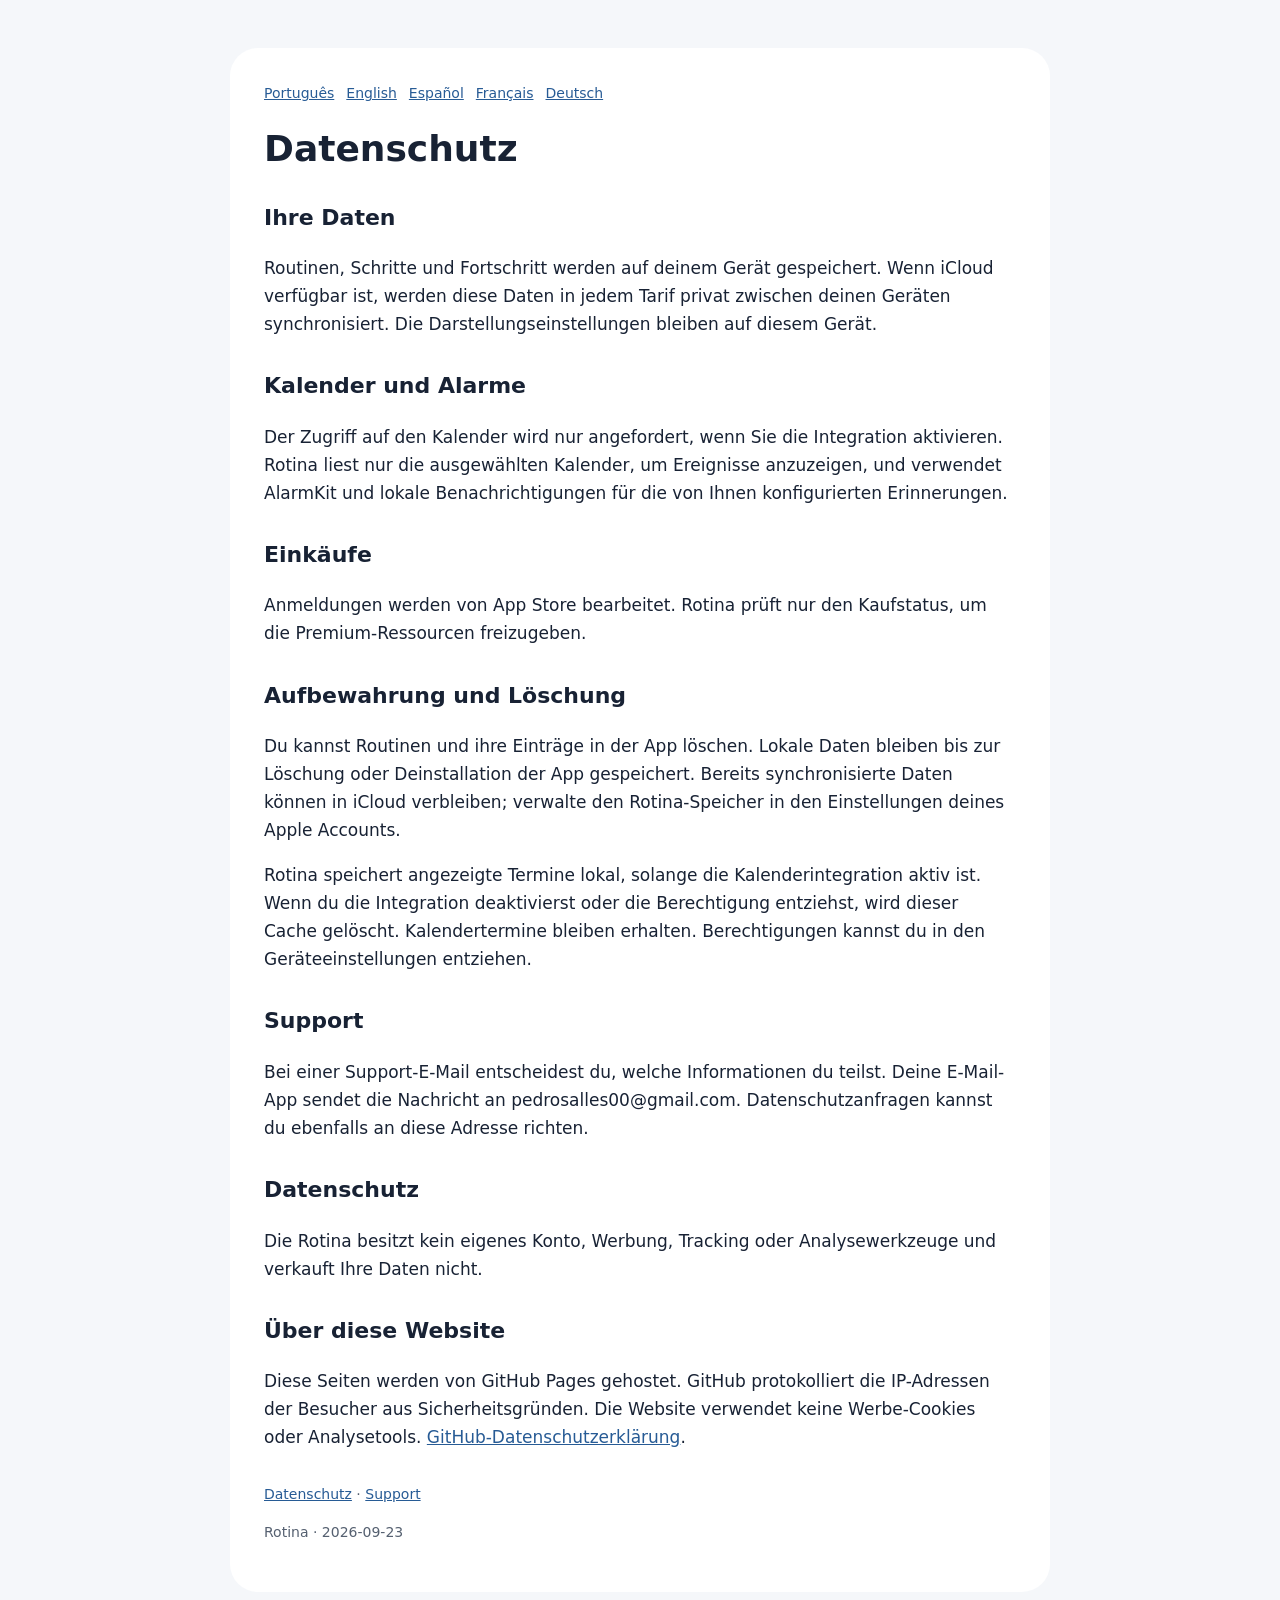
==== privacy-de.html @ a44b9b0a "Publish Rotina support and privacy pages" ====
<!doctype html><html lang="de"><head><meta charset="utf-8"><meta name="viewport" content="width=device-width,initial-scale=1"><title>Rotina · Datenschutz</title><link rel="stylesheet" href="style.css"></head><body><main><nav aria-label="Languages"><a lang="pt-BR" href="privacy-pt-BR.html">Português</a> <a lang="en" href="privacy-en.html">English</a> <a lang="es" href="privacy-es.html">Español</a> <a lang="fr" href="privacy-fr.html">Français</a> <a lang="de" href="privacy-de.html">Deutsch</a></nav><h1>Datenschutz</h1><section><h2>Ihre Daten</h2><p>Routinen, Schritte und Fortschritt werden auf deinem Gerät gespeichert. Wenn iCloud verfügbar ist, werden diese Daten in jedem Tarif privat zwischen deinen Geräten synchronisiert. Die Darstellungseinstellungen bleiben auf diesem Gerät.</p></section><section><h2>Kalender und Alarme</h2><p>Der Zugriff auf den Kalender wird nur angefordert, wenn Sie die Integration aktivieren. Rotina liest nur die ausgewählten Kalender, um Ereignisse anzuzeigen, und verwendet AlarmKit und lokale Benachrichtigungen für die von Ihnen konfigurierten Erinnerungen.</p></section><section><h2>Einkäufe</h2><p>Anmeldungen werden von App Store bearbeitet. Rotina prüft nur den Kaufstatus, um die Premium-Ressourcen freizugeben.</p></section><section><h2>Aufbewahrung und Löschung</h2><p>Du kannst Routinen und ihre Einträge in der App löschen. Lokale Daten bleiben bis zur Löschung oder Deinstallation der App gespeichert. Bereits synchronisierte Daten können in iCloud verbleiben; verwalte den Rotina-Speicher in den Einstellungen deines Apple Accounts.</p><p>Rotina speichert angezeigte Termine lokal, solange die Kalenderintegration aktiv ist. Wenn du die Integration deaktivierst oder die Berechtigung entziehst, wird dieser Cache gelöscht. Kalendertermine bleiben erhalten. Berechtigungen kannst du in den Geräteeinstellungen entziehen.</p></section><section><h2>Support</h2><p>Bei einer Support-E-Mail entscheidest du, welche Informationen du teilst. Deine E-Mail-App sendet die Nachricht an pedrosalles00@gmail.com. Datenschutzanfragen kannst du ebenfalls an diese Adresse richten.</p></section><section><h2>Datenschutz</h2><p>Die Rotina besitzt kein eigenes Konto, Werbung, Tracking oder Analysewerkzeuge und verkauft Ihre Daten nicht.</p></section><section><h2>Über diese Website</h2><p>Diese Seiten werden von GitHub Pages gehostet. GitHub protokolliert die IP-Adressen der Besucher aus Sicherheitsgründen. Die Website verwendet keine Werbe-Cookies oder Analysetools. <a href="https://docs.github.com/en/site-policy/privacy-policies/github-general-privacy-statement">GitHub-Datenschutzerklärung</a>.</p></section><footer><a href="privacy-de.html">Datenschutz</a> · <a href="support-de.html">Support</a><p>Rotina · 2026-09-23</p></footer></main></body></html>
---- style.css ----
*{box-sizing:border-box}body{margin:0;background:#f5f7fa;color:#182234;font:17px/1.65 system-ui,sans-serif}main{max-width:820px;margin:48px auto;padding:34px;background:#fff;border-radius:28px}nav{display:flex;flex-wrap:wrap;gap:12px;font-size:14px}a{color:#275b95}h1{font-size:36px;line-height:1.12}h2{font-size:22px;margin-top:30px}footer{margin-top:32px;color:#556070;font-size:14px}@media(max-width:600px){main{margin:12px;padding:24px}h1{font-size:30px}}@media(prefers-color-scheme:dark){body{background:#111722;color:#e9eef6}main{background:#1b2534}a{color:#9fcbff}footer{color:#b9c3d2}}
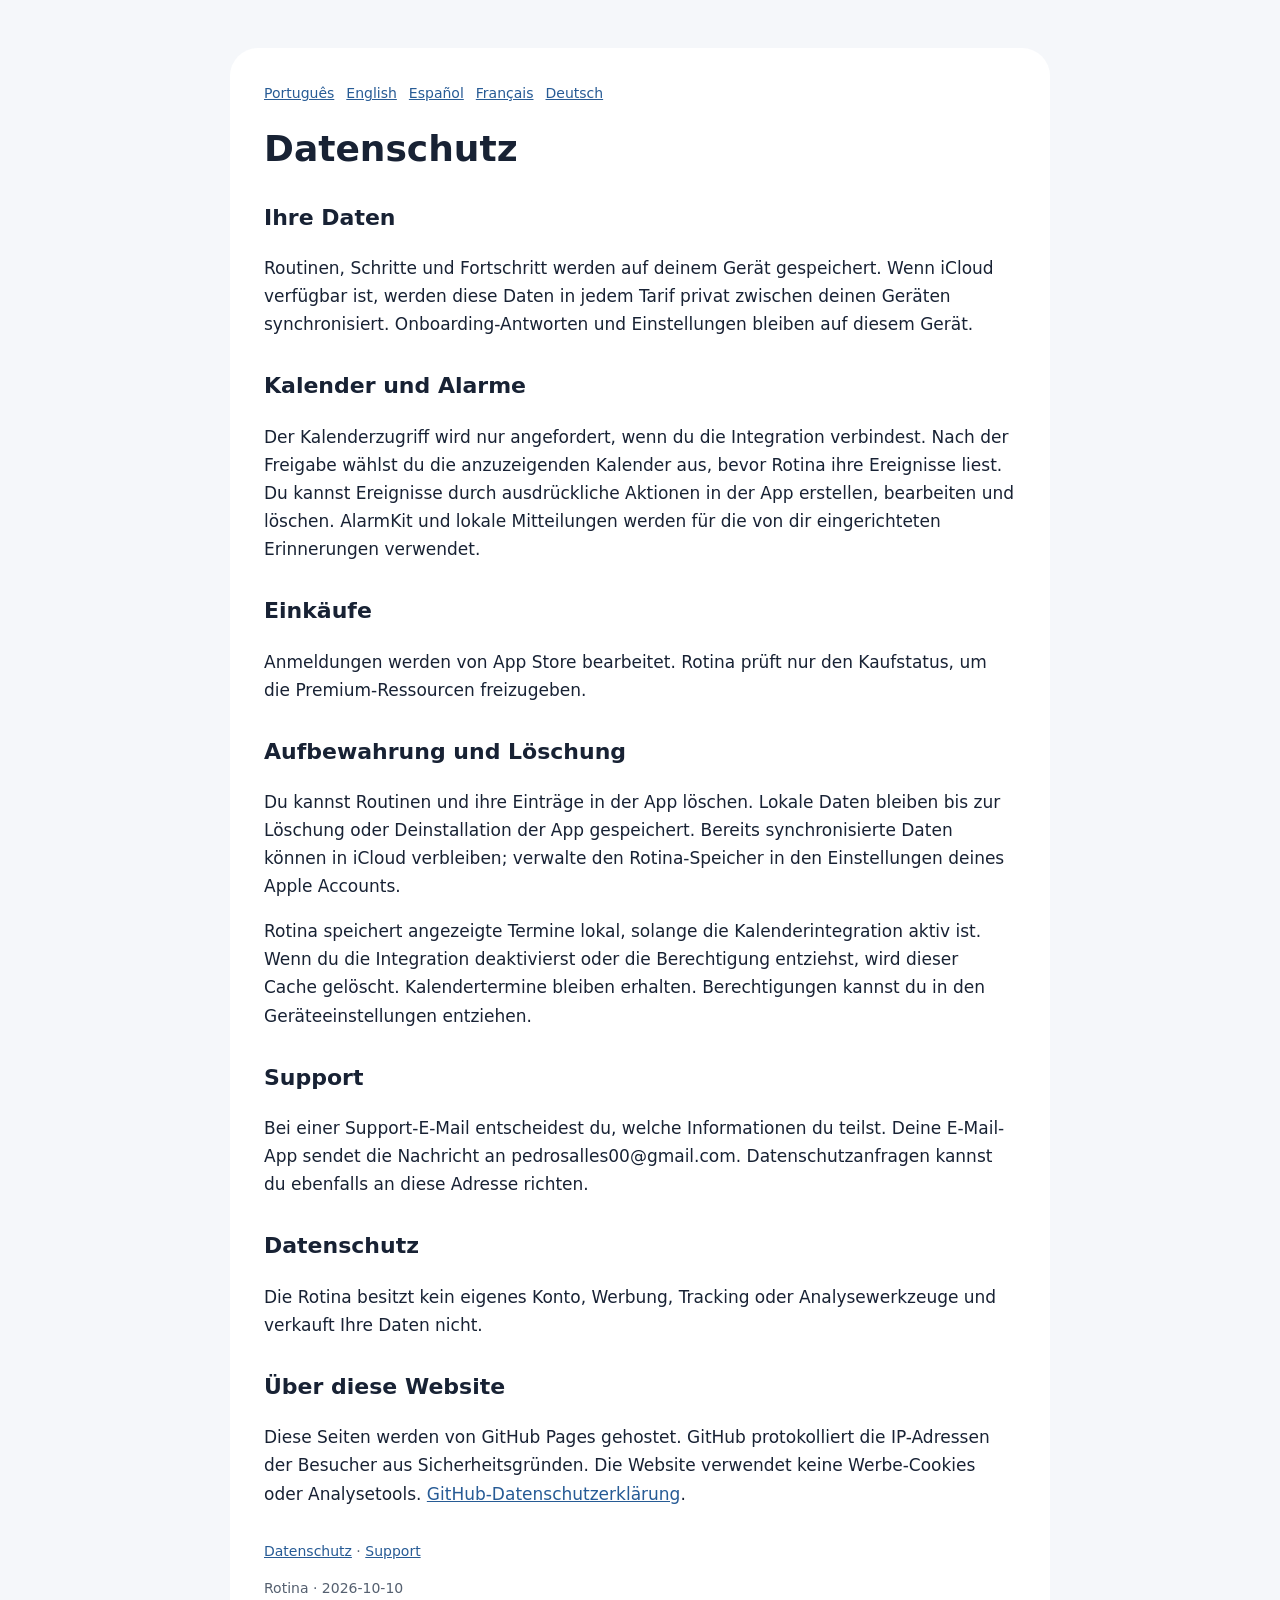
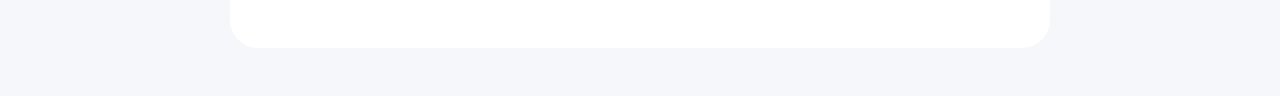
==== commit a89ee042: "Clarify calendar actions and local onboarding data in privacy policies" ====
--- a/privacy-de.html
+++ b/privacy-de.html
@@ -1 +1 @@
-<!doctype html><html lang="de"><head><meta charset="utf-8"><meta name="viewport" content="width=device-width,initial-scale=1"><title>Rotina · Datenschutz</title><link rel="stylesheet" href="style.css"></head><body><main><nav aria-label="Languages"><a lang="pt-BR" href="privacy-pt-BR.html">Português</a> <a lang="en" href="privacy-en.html">English</a> <a lang="es" href="privacy-es.html">Español</a> <a lang="fr" href="privacy-fr.html">Français</a> <a lang="de" href="privacy-de.html">Deutsch</a></nav><h1>Datenschutz</h1><section><h2>Ihre Daten</h2><p>Routinen, Schritte und Fortschritt werden auf deinem Gerät gespeichert. Wenn iCloud verfügbar ist, werden diese Daten in jedem Tarif privat zwischen deinen Geräten synchronisiert. Die Darstellungseinstellungen bleiben auf diesem Gerät.</p></section><section><h2>Kalender und Alarme</h2><p>Der Zugriff auf den Kalender wird nur angefordert, wenn Sie die Integration aktivieren. Rotina liest nur die ausgewählten Kalender, um Ereignisse anzuzeigen, und verwendet AlarmKit und lokale Benachrichtigungen für die von Ihnen konfigurierten Erinnerungen.</p></section><section><h2>Einkäufe</h2><p>Anmeldungen werden von App Store bearbeitet. Rotina prüft nur den Kaufstatus, um die Premium-Ressourcen freizugeben.</p></section><section><h2>Aufbewahrung und Löschung</h2><p>Du kannst Routinen und ihre Einträge in der App löschen. Lokale Daten bleiben bis zur Löschung oder Deinstallation der App gespeichert. Bereits synchronisierte Daten können in iCloud verbleiben; verwalte den Rotina-Speicher in den Einstellungen deines Apple Accounts.</p><p>Rotina speichert angezeigte Termine lokal, solange die Kalenderintegration aktiv ist. Wenn du die Integration deaktivierst oder die Berechtigung entziehst, wird dieser Cache gelöscht. Kalendertermine bleiben erhalten. Berechtigungen kannst du in den Geräteeinstellungen entziehen.</p></section><section><h2>Support</h2><p>Bei einer Support-E-Mail entscheidest du, welche Informationen du teilst. Deine E-Mail-App sendet die Nachricht an pedrosalles00@gmail.com. Datenschutzanfragen kannst du ebenfalls an diese Adresse richten.</p></section><section><h2>Datenschutz</h2><p>Die Rotina besitzt kein eigenes Konto, Werbung, Tracking oder Analysewerkzeuge und verkauft Ihre Daten nicht.</p></section><section><h2>Über diese Website</h2><p>Diese Seiten werden von GitHub Pages gehostet. GitHub protokolliert die IP-Adressen der Besucher aus Sicherheitsgründen. Die Website verwendet keine Werbe-Cookies oder Analysetools. <a href="https://docs.github.com/en/site-policy/privacy-policies/github-general-privacy-statement">GitHub-Datenschutzerklärung</a>.</p></section><footer><a href="privacy-de.html">Datenschutz</a> · <a href="support-de.html">Support</a><p>Rotina · 2026-09-23</p></footer></main></body></html>+<!doctype html><html lang="de"><head><meta charset="utf-8"><meta name="viewport" content="width=device-width,initial-scale=1"><title>Rotina · Datenschutz</title><link rel="stylesheet" href="style.css"></head><body><main><nav aria-label="Languages"><a lang="pt-BR" href="privacy-pt-BR.html">Português</a> <a lang="en" href="privacy-en.html">English</a> <a lang="es" href="privacy-es.html">Español</a> <a lang="fr" href="privacy-fr.html">Français</a> <a lang="de" href="privacy-de.html">Deutsch</a></nav><h1>Datenschutz</h1><section><h2>Ihre Daten</h2><p>Routinen, Schritte und Fortschritt werden auf deinem Gerät gespeichert. Wenn iCloud verfügbar ist, werden diese Daten in jedem Tarif privat zwischen deinen Geräten synchronisiert. Onboarding-Antworten und Einstellungen bleiben auf diesem Gerät.</p></section><section><h2>Kalender und Alarme</h2><p>Der Kalenderzugriff wird nur angefordert, wenn du die Integration verbindest. Nach der Freigabe wählst du die anzuzeigenden Kalender aus, bevor Rotina ihre Ereignisse liest. Du kannst Ereignisse durch ausdrückliche Aktionen in der App erstellen, bearbeiten und löschen. AlarmKit und lokale Mitteilungen werden für die von dir eingerichteten Erinnerungen verwendet.</p></section><section><h2>Einkäufe</h2><p>Anmeldungen werden von App Store bearbeitet. Rotina prüft nur den Kaufstatus, um die Premium-Ressourcen freizugeben.</p></section><section><h2>Aufbewahrung und Löschung</h2><p>Du kannst Routinen und ihre Einträge in der App löschen. Lokale Daten bleiben bis zur Löschung oder Deinstallation der App gespeichert. Bereits synchronisierte Daten können in iCloud verbleiben; verwalte den Rotina-Speicher in den Einstellungen deines Apple Accounts.</p><p>Rotina speichert angezeigte Termine lokal, solange die Kalenderintegration aktiv ist. Wenn du die Integration deaktivierst oder die Berechtigung entziehst, wird dieser Cache gelöscht. Kalendertermine bleiben erhalten. Berechtigungen kannst du in den Geräteeinstellungen entziehen.</p></section><section><h2>Support</h2><p>Bei einer Support-E-Mail entscheidest du, welche Informationen du teilst. Deine E-Mail-App sendet die Nachricht an pedrosalles00@gmail.com. Datenschutzanfragen kannst du ebenfalls an diese Adresse richten.</p></section><section><h2>Datenschutz</h2><p>Die Rotina besitzt kein eigenes Konto, Werbung, Tracking oder Analysewerkzeuge und verkauft Ihre Daten nicht.</p></section><section><h2>Über diese Website</h2><p>Diese Seiten werden von GitHub Pages gehostet. GitHub protokolliert die IP-Adressen der Besucher aus Sicherheitsgründen. Die Website verwendet keine Werbe-Cookies oder Analysetools. <a href="https://docs.github.com/en/site-policy/privacy-policies/github-general-privacy-statement">GitHub-Datenschutzerklärung</a>.</p></section><footer><a href="privacy-de.html">Datenschutz</a> · <a href="support-de.html">Support</a><p>Rotina · 2026-10-10</p></footer></main></body></html>
